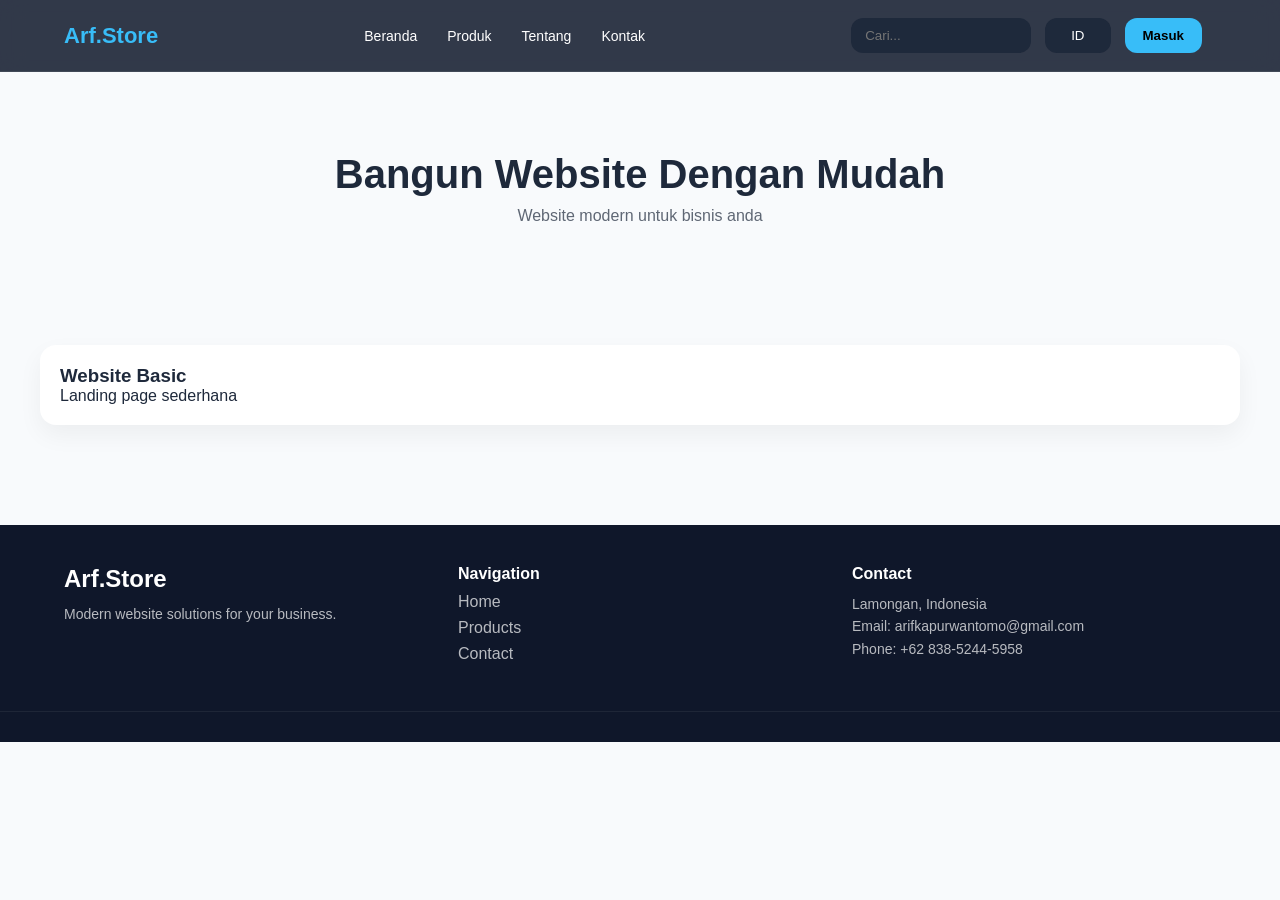
==== index.html @ ba8c9655 "Add files via upload" ====
<!DOCTYPE html>
<html lang="en">
<head>

<meta charset="UTF-8">
<meta name="viewport"
content="width=device-width, initial-scale=1.0">

<title>Arf.Store</title>

<!-- GLOBAL CSS -->
<link rel="stylesheet"
href="css/base.css">

<!-- PAGE CSS -->
<link rel="stylesheet"
href="css/home.css">
<link rel="stylesheet"
href="css/top-bar.css">


</head>

<body>

<!-- TOPBAR -->
<div id="topbar"></div>

<!-- HERO -->
<section class="hero">

    <h2 data-home="heroTitle">
    Build Your Website Easily
    </h2>

    <p data-home="heroDesc">
    Modern website for your business
    </p>

</section>

<!-- PRODUCT -->
<section class="products">

    <div class="card">

        <h3 data-home="productTitle">
          Website Basic
        </h3>

        <p data-home="productDesc">
          Simple landing page
        </p>

    </div>

</section>

<!-- FOOTER -->
<div id="footer"></div>

<!-- LOAD COMPONENT -->
<!-- LOAD COMPONENT -->
<script>

Promise.all([

    fetch("components/top-bar.html")
    .then(res => res.text()),

    fetch("components/footer.html")
    .then(res => res.text())

]).then(([topbar, footer]) => {

    document.getElementById("topbar")
    .innerHTML = topbar;

    document.getElementById("footer")
    .innerHTML = footer;

    /* INIT */

    initTopbar();

    applyLanguage();

    applyHomeLanguage();

});

</script>

<!-- GLOBAL -->
<script src="js/language.js"></script>

<!-- PAGE -->
<script src="js/home-language.js"></script>

<!-- COMPONENT -->
<script src="js/top-bar.js"></script>
<script src="js/footer.js"></script>

<!-- MAIN -->
<script src="js/main.js"></script>

</body>
</html>
---- css/base.css ----
/* RESET */
* {
  margin: 0;
  padding: 0;
  box-sizing: border-box;
}

/* ROOT COLOR */
:root {
  --primary: #6c63ff;
  --dark: #0f172a;
  --light: #f8fafc;
  --text: #1e293b;
}

/* BODY */
body {
  font-family: 'Poppins', sans-serif;
  background: var(--light);
  color: var(--text);
}

/* GLOBAL CONTAINER */
.container {
  width: 90%;
  max-width: 1200px;
  margin: auto;
}
---- css/home.css ----
/* HERO */
.hero {
  text-align: center;
  padding: 80px 20px;
}

.hero h2 {
  font-size: 2.5rem;
}

.hero p {
  margin-top: 10px;
  opacity: 0.7;
}

/* PRODUCT */
.products {
  display: grid;
  grid-template-columns: repeat(auto-fit, minmax(250px, 1fr));
  padding: 40px;
  gap: 20px;
}

/* CARD */
.card {
  padding: 20px;
  border-radius: 16px;
  background: white;
  box-shadow: 0 10px 25px rgba(0,0,0,0.05);
  transition: 0.3s;
}

.card:hover {
  transform: translateY(-5px);
}
---- css/top-bar.css ----
/* =========================
   TOPBAR
========================= */

.topbar{
    position:sticky;
    top:0;
    width:100%;
    z-index:999;
    background:rgba(15,23,42,0.85);
    backdrop-filter:blur(12px);
    border-bottom:1px solid rgba(255,255,255,0.08);
    font-family:'Poppins',sans-serif;
}

.topbar-container{
    width:90%;
    max-width:1200px;
    margin:auto;
    display:flex;
    justify-content:space-between;
    align-items:center;
    padding:18px 0;
}

/* LOGO */

.logo{
    font-size:22px;
    font-weight:700;
    color:#38bdf8;
}

/* MENU */

.menu{
    display:flex;
    gap:30px;
}

.menu a{
    text-decoration:none;
    color:white;
    font-size:14px;
    position:relative;
}

.menu a::after{
    content:'';
    position:absolute;
    left:0;
    bottom:-5px;
    width:0%;
    height:2px;
    background:#38bdf8;
    transition:.3s;
}

.menu a:hover::after{
    width:100%;
}

/* RIGHT */

.topbar-right{
    display:flex;
    align-items:center;
    gap:14px;
}

/* SEARCH */

.search-box input{
    width:180px;
    padding:10px 14px;
    border:none;
    outline:none;
    border-radius:12px;
    background:#1e293b;
    color:white;
}

/* LANGUAGE */

.lang-dropdown{
    position:relative;
}

.lang-toggle{
    display:flex;
    align-items:center;
    gap:10px;
    border:none;
    padding:10px 16px;
    border-radius:12px;
    background:#1e293b;
    color:white;
    cursor:pointer;
}

.lang-menu{
    position:absolute;
    top:58px;
    right:0;
    width:200px;
    background:#1e293b;
    border-radius:16px;
    overflow:hidden;
    display:none;
    flex-direction:column;
}

.lang-menu.show{
    display:flex;
}

.lang-option{
    border:none;
    background:none;
    color:white;
    text-align:left;
    padding:14px 18px;
    cursor:pointer;
}

.lang-option:hover{
    background:#334155;
}

.lang-option.active{
    background:#38bdf8;
    color:black;
}

/* LOGIN */

.btn-login{
    border:none;
    padding:10px 18px;
    border-radius:12px;
    background:#38bdf8;
    color:black;
    font-weight:600;
    cursor:pointer;
}

/* CART */

.cart{
    font-size:20px;
    cursor:pointer;
}

/* HAMBURGER */

.hamburger{
    display:none;
    font-size:22px;
    cursor:pointer;
}

/* MOBILE */

@media(max-width:768px){

    .menu{
        position:absolute;
        top:80px;
        left:0;
        width:100%;
        background:#0f172a;
        flex-direction:column;
        align-items:center;
        padding:30px 0;
        display:none;
    }

    .menu.active{
        display:flex;
    }

    .search-box{
        display:none;
    }

    .hamburger{
        display:block;
    }

}
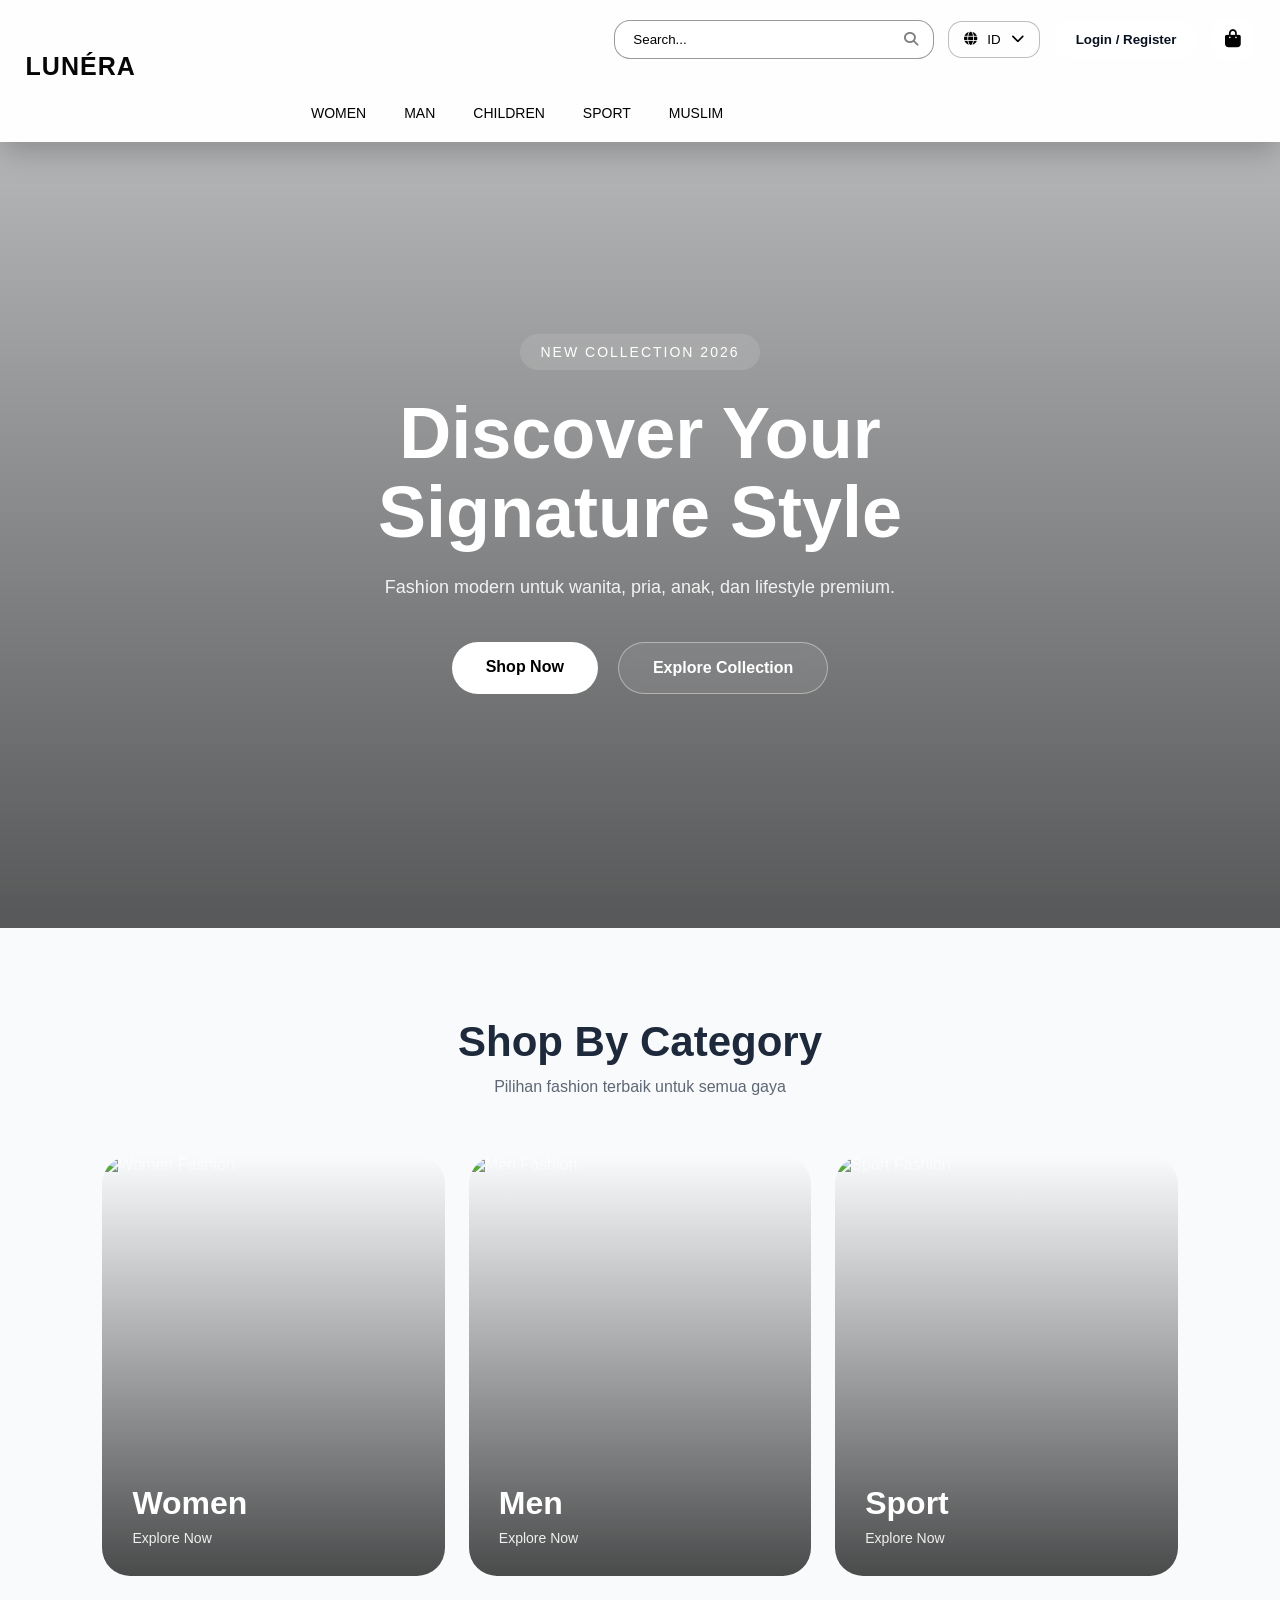
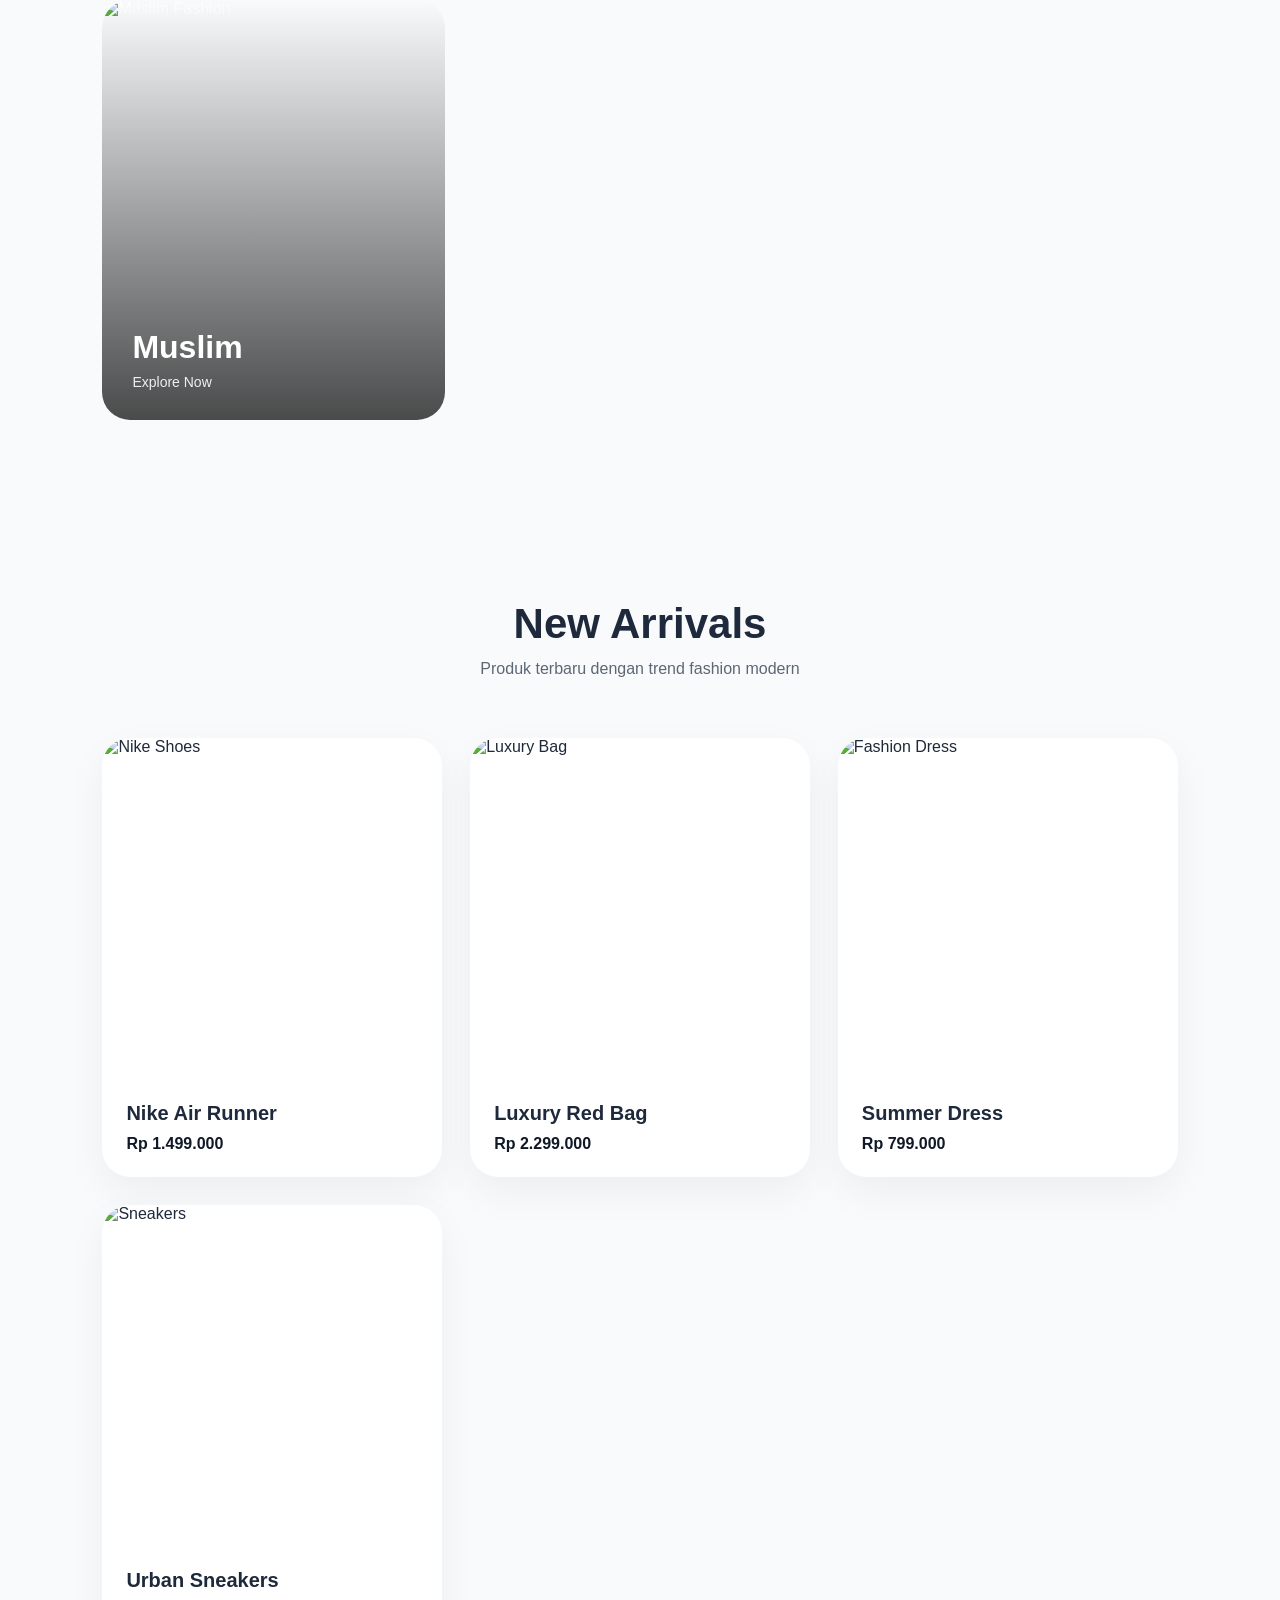
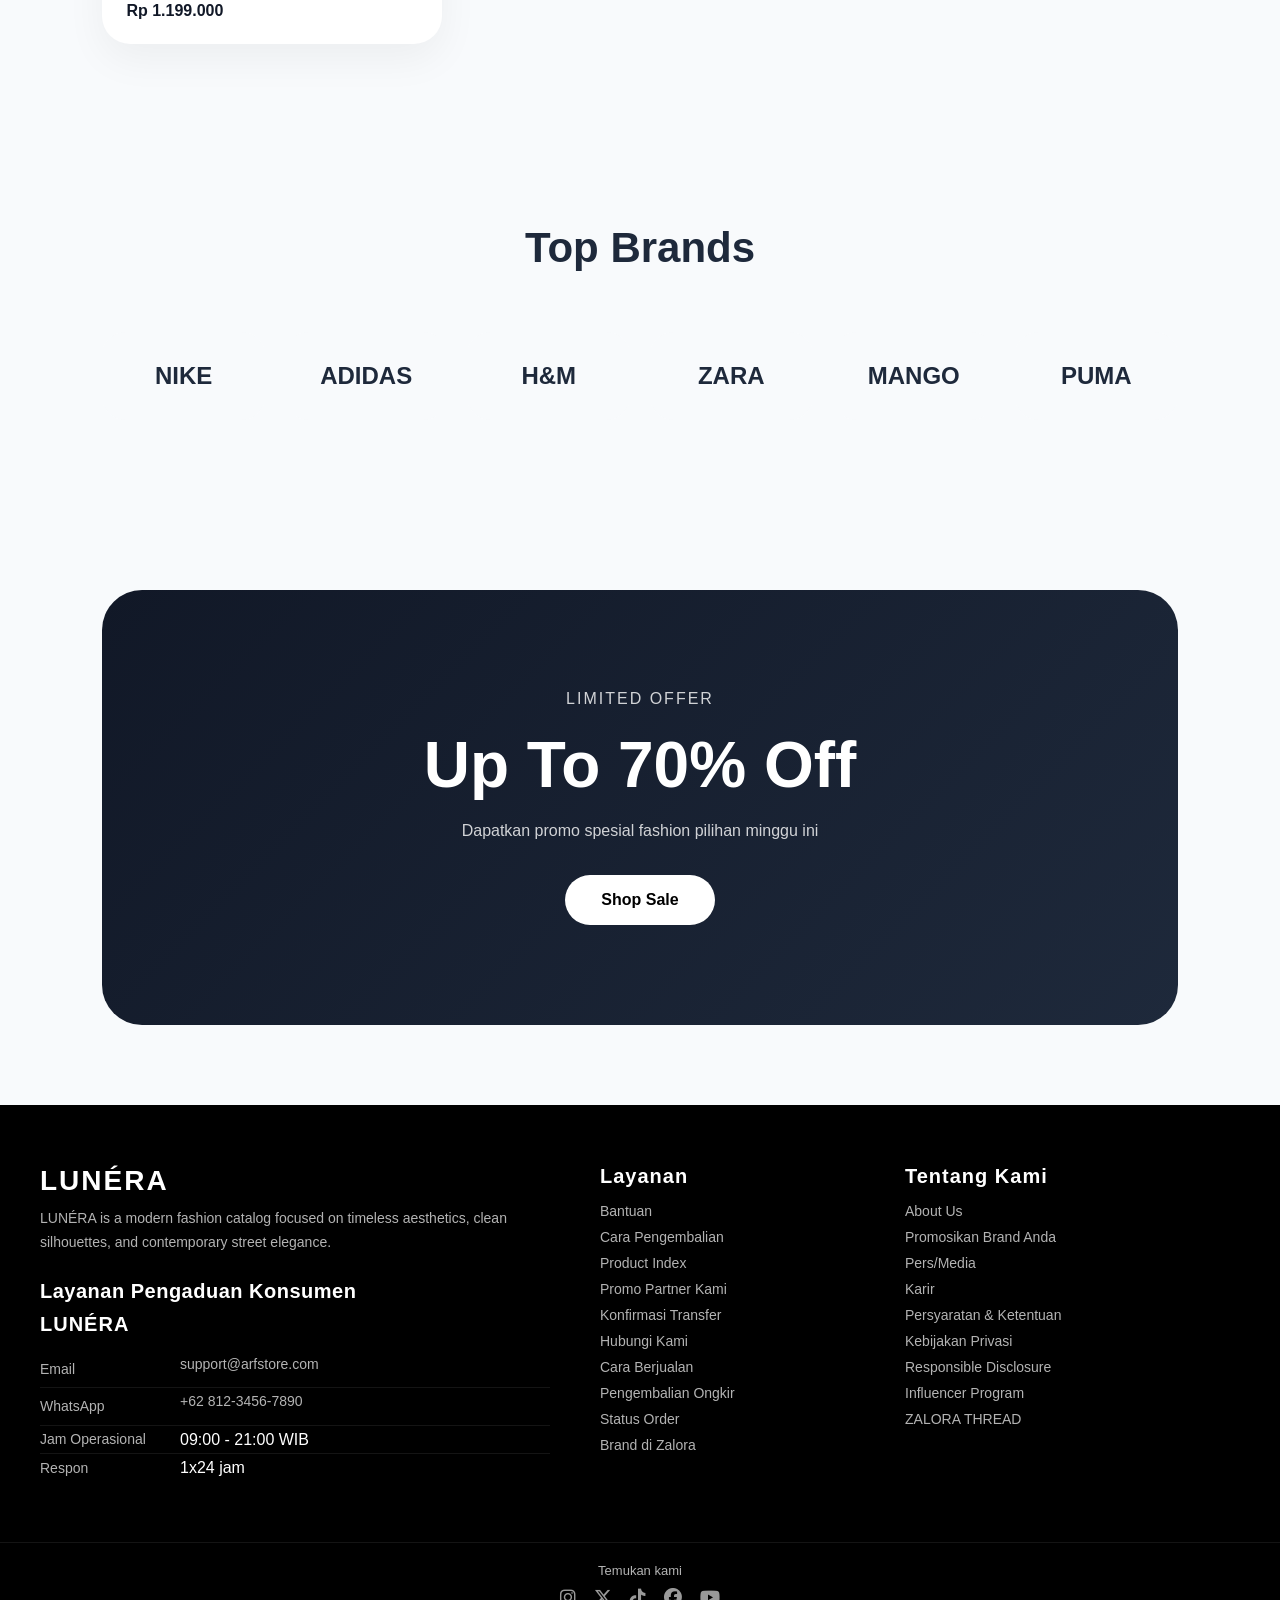
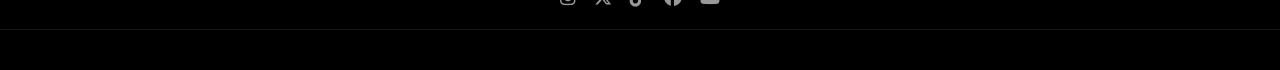
==== commit b03414f0: "Add files via upload" ====
--- a/index.html
+++ b/index.html
@@ -2,11 +2,14 @@
 <html lang="en">
 <head>
 
+<link rel="stylesheet"
+href="https://cdnjs.cloudflare.com/ajax/libs/font-awesome/6.5.1/css/all.min.css">
+
 <meta charset="UTF-8">
 <meta name="viewport"
 content="width=device-width, initial-scale=1.0">
 
-<title>Arf.Store</title>
+<title>LUNÉRA</title>
 
 <!-- GLOBAL CSS -->
 <link rel="stylesheet"
@@ -26,41 +29,196 @@
 <!-- TOPBAR -->
 <div id="topbar"></div>
 
-<!-- HERO -->
-<section class="hero">
-
-    <h2 data-home="heroTitle">
-    Build Your Website Easily
-    </h2>
-
-    <p data-home="heroDesc">
-    Modern website for your business
-    </p>
-
-</section>
-
-<!-- PRODUCT -->
-<section class="products">
-
-    <div class="card">
-
-        <h3 data-home="productTitle">
-          Website Basic
-        </h3>
-
-        <p data-home="productDesc">
-          Simple landing page
+<!-- HERO SECTION -->
+
+<section class="hero-home">
+
+    <div class="hero-overlay"></div>
+
+    <div class="hero-content">
+
+        <span class="hero-label"
+          data-home="heroLabel">
+            NEW COLLECTION 2026
+        </span>
+
+        <h1 data-home="heroTitle">
+            Discover Your Signature Style
+        </h1>
+
+        <p data-home="heroDesc">
+            Fashion modern untuk wanita, pria, anak, dan lifestyle premium.
         </p>
 
-    </div>
-
+        <div class="hero-buttons">
+
+            <a href="products.html"
+            class="hero-btn primary"
+            data-home="heroBtnPrimary">
+                Shop Now
+            </a>
+
+            <a href="#new-arrivals"
+            class="hero-btn secondary"
+            data-home="heroBtnSecondary">
+                Explore Collection
+            </a>
+
+        </div>
+
+    </div>
+
+</section>
+
+
+<!--CATEGORY SECTION -->
+
+<section class="home-categories">
+
+    <div class="section-header">
+        <h2 data-home="categoryTitle">Shop By Category</h2>
+        <p data-home="categoryDesc">Pilihan fashion terbaik untuk semua gaya</p>
+    </div>
+    <div class="category-grid">
+        <a href="#"
+        class="category-card">
+            <img src="https://images.unsplash.com/photo-1609505848912-b7c3b8b4beda?q=80&w=765&auto=format&fit=crop&ixlib=rb-4.1.0&ixid=M3wxMjA3fDB8MHxwaG90by1wYWdlfHx8fGVufDB8fHx8fA%3D%3D" 
+            alt="Women Fashion">
+            <div class="category-content">
+                <h3 data-home="catWomen">Women</h3>
+                <span data-home="catExplore">Explore Now</span>
+            </div>
+
+        </a>
+        <a href="#"
+        class="category-card">
+            <img src="https://plus.unsplash.com/premium_photo-1727942418440-d085b3b5f065?q=80&w=687&auto=format&fit=crop&ixlib=rb-4.1.0&ixid=M3wxMjA3fDB8MHxwaG90by1wYWdlfHx8fGVufDB8fHx8fA%3D%3D"
+            alt="Men Fashion">
+            <div class="category-content">
+                <h3 data-home="catMen">Men</h3>
+                <span data-home="catExplore">Explore Now</span>
+            </div>
+
+        </a>
+        <a href="#"
+        class="category-card">
+            <img src="https://images.unsplash.com/photo-1517649763962-0c623066013b?auto=format&fit=crop&w=800&q=80"
+            alt="Sport Fashion">
+            <div class="category-content">
+                <h3 data-home="catSport">Sport</h3>
+                <span data-home="catExplore">Explore Now</span>
+            </div>
+
+        </a>
+        <a href="#"
+        class="category-card">
+            <img src="https://plus.unsplash.com/premium_photo-1679064458881-76904cf6d1aa?q=80&w=687&auto=format&fit=crop&ixlib=rb-4.1.0&ixid=M3wxMjA3fDB8MHxwaG90by1wYWdlfHx8fGVufDB8fHx8fA%3D%3D" 
+            alt="Muslim Fashion">
+            <div class="category-content">
+                <h3 data-home="catMuslim">Muslim</h3>
+                <span data-home="catExplore">Explore Now</span>
+            </div>
+
+        </a>
+    </div>
+</section>
+
+
+<!-- NEW ARRIVALS-->
+
+<section class="new-arrivals"
+id="new-arrivals">
+  <div class="section-header">
+    <h2 data-home="newArrivalsTitle">New Arrivals</h2>
+    <p data-home="newArrivalsDesc">Produk terbaru dengan trend fashion modern</p>
+</div>
+
+    <div class="arrival-grid">
+        <div class="product-card">
+            <div class="product-image">
+                <img src="https://images.unsplash.com/photo-1542291026-7eec264c27ff?q=80&w=1200"
+                alt="Nike Shoes">
+            </div>
+
+            <div class="product-info">
+                <h3>Nike Air Runner</h3>
+                <span>Rp 1.499.000</span>
+            </div>
+        </div>
+
+        <div class="product-card">
+            <div class="product-image">
+                <img src="https://images.unsplash.com/photo-1543163521-1bf539c55dd2?q=80&w=1200"
+                alt="Luxury Bag">
+            </div>
+            <div class="product-info">
+                <h3>Luxury Red Bag</h3>
+                <span>Rp 2.299.000</span>
+            </div>
+        </div>
+        <div class="product-card">
+            <div class="product-image">
+                <img src="https://images.unsplash.com/photo-1483985988355-763728e1935b?q=80&w=1200"
+                alt="Fashion Dress">
+            </div>
+            <div class="product-info">
+                <h3>Summer Dress</h3>
+                <span>Rp 799.000</span>
+            </div>
+        </div>
+
+        <div class="product-card">
+            <div class="product-image">
+                <img src="https://images.unsplash.com/photo-1525966222134-fcfa99b8ae77?q=80&w=1200"
+                alt="Sneakers">
+            </div>
+
+            <div class="product-info">
+                <h3>Urban Sneakers</h3>
+                <span>Rp 1.199.000</span>
+            </div>
+        </div>
+    </div>
+</section>
+
+
+<!--BRAND SECTION-->
+
+<section class="brands-section">
+    <div class="section-header">
+        <h2> Top Brands</h2>
+    </div>
+
+    <div class="brands-grid">
+        <div class="brand-item">NIKE</div>
+        <div class="brand-item">ADIDAS</div>
+        <div class="brand-item">H&M</div>
+        <div class="brand-item">ZARA</div>
+        <div class="brand-item">MANGO</div>
+        <div class="brand-item">PUMA</div>
+    </div>
+</section>
+
+
+<!-- PROMO BANNER -->
+
+<section class="promo-banner">
+    <div class="promo-content">
+        <span> LIMITED OFFER </span>
+        <h2>Up To 70% Off</h2>
+        <p>Dapatkan promo spesial fashion pilihan minggu ini</p>
+
+        <a href="#"
+        class="promo-btn">
+            Shop Sale
+        </a>
+    </div>
 </section>
 
 <!-- FOOTER -->
 <div id="footer"></div>
 
 <!-- LOAD COMPONENT -->
-<!-- LOAD COMPONENT -->
 <script>
 
 Promise.all([
@@ -99,10 +257,9 @@
 
 <!-- COMPONENT -->
 <script src="js/top-bar.js"></script>
-<script src="js/footer.js"></script>
 
 <!-- MAIN -->
-<script src="js/main.js"></script>
+
 
 </body>
 </html>
--- a/css/home.css
+++ b/css/home.css
@@ -1,35 +1,567 @@
-/* HERO */
-.hero {
-  text-align: center;
-  padding: 80px 20px;
-}
-
-.hero h2 {
-  font-size: 2.5rem;
-}
-
-.hero p {
-  margin-top: 10px;
-  opacity: 0.7;
-}
-
-/* PRODUCT */
-.products {
-  display: grid;
-  grid-template-columns: repeat(auto-fit, minmax(250px, 1fr));
-  padding: 40px;
-  gap: 20px;
-}
-
-/* CARD */
-.card {
-  padding: 20px;
-  border-radius: 16px;
-  background: white;
-  box-shadow: 0 10px 25px rgba(0,0,0,0.05);
-  transition: 0.3s;
-}
-
-.card:hover {
-  transform: translateY(-5px);
+/* =========================
+   HERO HOME
+========================= */
+
+.hero-home{
+
+    position: relative;
+
+    width: 100%;
+
+    min-height: 92vh;
+    margin-top: 100px;
+
+    display: flex;
+
+    justify-content: center;
+
+    align-items: center;
+
+    text-align: center;
+
+    overflow: hidden;
+
+    background:
+    url("https://images.unsplash.com/photo-1496747611176-843222e1e57c?q=80&w=2000")
+    center/cover no-repeat;
+
+}
+
+
+.hero-overlay{
+
+    position: absolute;
+
+    inset: 0;
+
+    background:
+    linear-gradient(
+        to bottom,
+        rgba(0,0,0,0.25),
+        rgba(0,0,0,0.65)
+    );
+
+}
+
+
+.hero-content{
+
+    position: relative;
+
+    z-index: 2;
+
+    max-width: 850px;
+
+    padding: 20px;
+
+    color: white;
+
+}
+
+
+.hero-label{
+
+    display: inline-block;
+
+    padding: 10px 20px;
+
+    border-radius: 999px;
+
+    background: rgba(255,255,255,0.12);
+
+    backdrop-filter: blur(10px);
+
+    font-size: 14px;
+
+    letter-spacing: 2px;
+
+    margin-bottom: 24px;
+
+}
+
+
+.hero-content h1{
+
+    font-size: 72px;
+
+    font-weight: 800;
+
+    line-height: 1.1;
+
+    margin-bottom: 20px;
+
+}
+
+
+.hero-content p{
+
+    font-size: 18px;
+
+    line-height: 1.7;
+
+    opacity: 0.9;
+
+    margin-bottom: 40px;
+
+}
+
+
+.hero-buttons{
+
+    display: flex;
+
+    justify-content: center;
+
+    gap: 20px;
+
+    flex-wrap: wrap;
+
+}
+
+
+.hero-btn{
+
+    padding: 16px 34px;
+
+    border-radius: 999px;
+
+    text-decoration: none;
+
+    font-weight: 600;
+
+    transition: 0.3s ease;
+
+}
+
+
+.hero-btn.primary{
+
+    background: white;
+
+    color: black;
+
+}
+
+
+.hero-btn.primary:hover{
+
+    transform: translateY(-4px);
+
+}
+
+
+.hero-btn.secondary{
+
+    border: 1px solid rgba(255,255,255,0.4);
+
+    color: white;
+
+    background: rgba(255,255,255,0.08);
+
+    backdrop-filter: blur(10px);
+
+}
+
+
+.hero-btn.secondary:hover{
+
+    background: rgba(255,255,255,0.15);
+
+}
+
+
+/* =========================
+   GLOBAL SECTION
+========================= */
+
+section{
+
+    padding: 90px 8%;
+
+}
+
+
+.section-header{
+
+    text-align: center;
+
+    margin-bottom: 60px;
+
+}
+
+
+.section-header h2{
+
+    font-size: 42px;
+
+    font-weight: 800;
+
+    margin-bottom: 12px;
+
+}
+
+
+.section-header p{
+
+    opacity: 0.7;
+
+    font-size: 16px;
+
+}
+
+
+/* =========================
+   CATEGORY
+========================= */
+
+.category-grid{
+
+    display: grid;
+
+    grid-template-columns:
+    repeat(auto-fit,minmax(260px,1fr));
+
+    gap: 24px;
+
+}
+
+
+.category-card{
+
+    position: relative;
+
+    height: 420px;
+
+    border-radius: 28px;
+
+    overflow: hidden;
+
+    text-decoration: none;
+
+    color: white;
+
+}
+
+
+.category-card img{
+
+    width: 100%;
+    height: 100%;
+
+    object-fit: cover;
+
+    transition: 0.5s ease;
+
+}
+
+
+.category-card:hover img{
+
+    transform: scale(1.08);
+
+}
+
+
+.category-content{
+
+    position: absolute;
+
+    inset: 0;
+
+    display: flex;
+
+    flex-direction: column;
+
+    justify-content: flex-end;
+
+    padding: 30px;
+
+    background:
+    linear-gradient(
+        to top,
+        rgba(0,0,0,0.7),
+        transparent
+    );
+
+}
+
+
+.category-content h3{
+
+    font-size: 32px;
+
+    margin-bottom: 8px;
+
+}
+
+
+.category-content span{
+
+    font-size: 14px;
+
+    opacity: 0.9;
+
+}
+
+
+/* =========================
+   NEW ARRIVALS
+========================= */
+
+.arrival-grid{
+
+    display: grid;
+
+    grid-template-columns:
+    repeat(auto-fit,minmax(260px,1fr));
+
+    gap: 28px;
+
+}
+
+
+.product-card{
+
+    background: white;
+
+    border-radius: 28px;
+
+    overflow: hidden;
+
+    transition: 0.35s ease;
+
+    box-shadow:
+    0 15px 40px rgba(0,0,0,0.05);
+
+}
+
+
+.product-card:hover{
+
+    transform: translateY(-10px);
+
+}
+
+
+.product-image{
+
+    height: 340px;
+
+    overflow: hidden;
+
+}
+
+
+.product-image img{
+
+    width: 100%;
+    height: 100%;
+
+    object-fit: cover;
+
+    transition: 0.5s ease;
+
+}
+
+
+.product-card:hover img{
+
+    transform: scale(1.08);
+
+}
+
+
+.product-info{
+
+    padding: 24px;
+
+}
+
+
+.product-info h3{
+
+    font-size: 20px;
+
+    margin-bottom: 10px;
+
+}
+
+
+.product-info span{
+
+    font-weight: 700;
+
+    color: #111827;
+
+}
+
+
+/* =========================
+   BRANDS
+========================= */
+
+.brands-grid{
+
+    display: grid;
+
+    grid-template-columns:
+    repeat(auto-fit,minmax(160px,1fr));
+
+    gap: 20px;
+
+}
+
+
+.brand-item{
+
+    padding: 30px;
+
+    border-radius: 24px;
+
+    background: #f8fafc;
+
+    text-align: center;
+
+    font-size: 24px;
+
+    font-weight: 700;
+
+    transition: 0.3s ease;
+
+}
+
+
+.brand-item:hover{
+
+    transform: translateY(-6px);
+
+    background: #111827;
+
+    color: white;
+
+}
+
+
+/* =========================
+   PROMO BANNER
+========================= */
+
+.promo-banner{
+
+    border-radius: 40px;
+
+    margin: 80px 8%;
+
+    padding: 100px 40px;
+
+    text-align: center;
+
+    color: white;
+
+    background:
+    linear-gradient(
+        135deg,
+        #111827,
+        #1e293b
+    );
+
+}
+
+
+.promo-content span{
+
+    letter-spacing: 2px;
+
+    opacity: 0.8;
+
+}
+
+
+.promo-content h2{
+
+    font-size: 64px;
+
+    margin: 20px 0;
+
+}
+
+
+.promo-content p{
+
+    opacity: 0.8;
+
+    margin-bottom: 35px;
+
+}
+
+
+.promo-btn{
+
+    display: inline-block;
+
+    padding: 16px 36px;
+
+    border-radius: 999px;
+
+    background: white;
+
+    color: black;
+
+    text-decoration: none;
+
+    font-weight: 700;
+
+    transition: 0.3s ease;
+
+}
+
+
+.promo-btn:hover{
+
+    transform: translateY(-5px);
+
+}
+
+
+/* =========================
+   RESPONSIVE
+========================= */
+
+@media(max-width:900px){
+
+    .hero-content h1{
+
+        font-size: 52px;
+
+    }
+
+    .promo-content h2{
+
+        font-size: 46px;
+
+    }
+
+}
+
+
+@media(max-width:600px){
+
+    .hero-content h1{
+
+        font-size: 40px;
+
+    }
+
+    .section-header h2{
+
+        font-size: 32px;
+
+    }
+
+    .promo-content h2{
+
+        font-size: 36px;
+
+    }
+
 }
--- a/css/top-bar.css
+++ b/css/top-bar.css
@@ -3,188 +3,693 @@
 ========================= */
 
 .topbar{
-    position:sticky;
-    top:0;
-    width:100%;
-    z-index:999;
-    background:rgba(15,23,42,0.85);
-    backdrop-filter:blur(12px);
-    border-bottom:1px solid rgba(255,255,255,0.08);
-    font-family:'Poppins',sans-serif;
-}
+    position: fixed;
+    top: 0;
+    width: 100%;
+    z-index: 999;
+    background: rgb(254, 254, 255);
+    backdrop-filter: blur(18px);
+    border-bottom: 1px solid rgba(255,255,255,0.06);
+    font-family: 'Poppins', sans-serif;
+    box-shadow: 0 8px 30px rgba(0,0,0,0.25);
+}
+
+/* TOPBAR LEBIH LEBAR */
 
 .topbar-container{
-    width:90%;
-    max-width:1200px;
-    margin:auto;
-    display:flex;
-    justify-content:space-between;
-    align-items:center;
-    padding:18px 0;
+    width: 96%;
+    max-width: 1500px;
+    margin: auto;
+    display: flex;
+    justify-content: space-between;
+    align-items: flex-start; /* biar kanan bisa lebih atas */
+    padding: 22px 0 60px;
+    position: relative;
 }
 
 /* LOGO */
 
 .logo{
-    font-size:22px;
-    font-weight:700;
-    color:#38bdf8;
+    font-size: 25px;
+    font-weight: 700;
+    letter-spacing: 1px;
+    color: rgb(6, 6, 6);
+    display: flex;
+    align-items: center;
+    gap: 10px;
+    margin-top:30px;
+    text-decoration: none;
+}
+
+.logo span{
+    color: #60a5fa;
 }
 
 /* MENU */
+/* POSISI MENU LEBIH KE BAWAH */
 
 .menu{
-    display:flex;
-    gap:30px;
+    position: absolute;
+    left: 40%;
+    bottom: 10px;
+    transform: translateX(-50%);
+
+    display: flex;
+    align-items: center;
+    gap: 38px;
 }
 
 .menu a{
-    text-decoration:none;
-    color:white;
-    font-size:14px;
-    position:relative;
+    position: relative;
+    text-decoration: none;
+    color: rgb(0, 0, 0);
+    font-size: 14px;
+    font-weight: 500;
+    transition: .3s;
+}
+
+.menu a:hover{
+    color: rgb(0, 0, 0);
 }
 
 .menu a::after{
-    content:'';
-    position:absolute;
-    left:0;
-    bottom:-5px;
-    width:0%;
-    height:2px;
-    background:#38bdf8;
-    transition:.3s;
+    content: '';
+    position: absolute;
+    left: 50%;
+    bottom: -8px;
+    transform: translateX(-50%);
+    width: 0%;
+    height: 2px;
+    border-radius: 10px;
+    background: rgb(0, 0, 0);
+    transition: .35s ease;
 }
 
 .menu a:hover::after{
-    width:100%;
-}
-
-/* RIGHT */
+    width: 100%;
+}
+/* DROPDOWN WRAPPER */
+
+/* =========================
+   ELEGANT DROPDOWN
+========================= */
+
+/* =========================
+   MEGA MENU
+========================= */
+
+.mega-dropdown{
+    position: relative;
+}
+.mega-body{
+    display: flex;
+    flex: 1;
+    min-height: 0;
+}
+/* BUTTON */
+
+.mega-btn{
+    background: none;
+    border: none;
+    color: rgb(0, 0, 0);
+    font-size: 14px;
+    font-weight: 600;
+    cursor: pointer;
+    padding: 10px 0;
+}
+
+/* MENU PANEL */
+
+.mega-menu{
+    position: fixed;
+    top: 142px;
+    left: 50%;
+    transform: translateX(-50%) translateY(10px);
+
+    width: 1120px;
+    min-height: 520px;
+
+    background: rgba(255, 255, 255, 0.96);
+    backdrop-filter: blur(25px);
+    border-radius: 32px;
+
+    border: 1px solid rgba(255,255,255,0.06);
+
+    display: flex;
+    flex-direction: column; /* 🔥 IMPORTANT */
+
+    overflow: hidden;
+    z-index: 999;
+
+    opacity: 0;
+    visibility: hidden;
+    pointer-events: none;
+
+    transition: opacity .35s ease, transform .35s ease;
+    box-shadow: 0 30px 60px rgba(0,0,0,0.35);
+}
+.mega-banner{
+    width: 100%;
+    padding: 20px 40px;
+
+    background: linear-gradient(135deg, #fff, #f5f5f5);
+
+    display: flex;
+    align-items: center;
+    justify-content: space-between;
+
+    border-bottom: 1px solid rgba(0,0,0,0.08);
+}
+.mega-banner h2{
+    font-size: 20px;
+    font-weight: 700;
+    letter-spacing: 1px;
+}
+
+.mega-banner a{
+    padding: 10px 18px;
+    background: #111;
+    color: #fff;
+    border-radius: 999px;
+    text-decoration: none;
+}
+
+/* =========================
+   ACTIVE
+========================= */
+
+.mega-menu.active{
+
+    opacity: 1;
+
+    visibility: visible;
+
+    pointer-events: auto;
+
+    transform:
+    translateX(-50%)
+    translateY(0);
+
+}
+
+/* SHOW */
+
+body.no-scroll {
+    overflow: hidden !important;
+    position: fixed;
+    width: 100%;
+}
+/* SIDEBAR */
+
+.mega-sidebar{
+    width: 220px;
+
+    background: rgb(250, 250, 250);
+
+    padding: 20px;
+    max-height: 520px;
+    display: flex;
+    flex-direction: column;
+    gap: 10px;
+    overflow-y: auto;
+    overflow-x: hidden;
+    max-height: 80vh;
+    border-right: 1px solid rgba(255,255,255,0.06);
+}
+.mega-sidebar::-webkit-scrollbar{
+
+    width: 6px;
+
+}
+
+.mega-sidebar::-webkit-scrollbar-thumb{
+
+    background: rgb(0, 0, 0);
+
+    border-radius: 20px;
+
+}
+
+/* LINK */
+
+.mega-sidebar a{
+
+    position: relative;
+
+    text-decoration: none;
+
+    color: rgb(0, 0, 0);
+
+    display: flex;
+
+    align-items: center;
+
+    gap: 14px;
+
+    padding: 16px 18px;
+
+    border-radius: 18px;
+
+    transition: .3s;
+
+}
+
+
+/* GARIS KIRI */
+
+.mega-sidebar a::before{
+
+    content: '';
+
+    position: absolute;
+
+    left: 0;
+
+    top: 50%;
+
+    transform: translateY(-50%);
+
+    width: 4px;
+
+    height: 0%;
+
+    border-radius: 20px;
+
+    background: #000000;
+
+    transition: .3s ease;
+
+}
+
+
+/* HOVER */
+
+.mega-sidebar a:hover{
+
+    background: rgba(255,255,255,0.06);
+
+    color: rgb(0, 0, 0);
+
+}
+
+
+/* SHOW LINE */
+
+.mega-sidebar a:hover::before{
+
+    height: 70%;
+
+}
+
+
+/* SHOW LINE */
+
+.mega-sidebar a:hover::before{
+
+    height: 70%;
+
+}
+
+.mega-sidebar a.active{
+
+    background:
+    linear-gradient(
+        135deg,
+        rgba(96,165,250,0.22),
+        rgba(59,130,246,0.08)
+    );
+
+    color: rgb(0, 0, 0);
+
+    border: 1px solid rgba(96,165,250,0.25);
+
+}
+
+/* CONTENT */
+
+.mega-content{
+    flex: 1;
+    padding: 30px;
+    overflow-x: auto;
+    overflow-y: hidden;
+    max-height: 80vh;
+
+}
+
+/* HEADER */
+
+.mega-header{
+    display: flex;
+    align-items: center;
+    gap: 20px;
+    margin-bottom: 30px;
+}
+
+.mega-header h2{
+    color: rgb(0, 0, 0);
+    font-size: 22px;
+    font-weight: 500;
+}
+
+.mega-header span{
+    color: #1c8ca0;
+    font-size: 15px;
+    cursor: pointer;
+}
+
+/* BODY */
+
+.mega-links{
+    display: flex;
+    justify-content: space-between;
+    align-items: flex-start;
+    gap: 60px;
+    min-width: max-content;
+}
+
+/* COLUMN */
+
+.mega-column{
+    min-width: 220px;
+}
+
+.mega-column h3{
+    display: flex;
+    align-items: center;
+    gap: 10px;
+    font-size: 16px;
+    color: #222;
+    margin-bottom: 10px;
+}
+
+.mega-column a{
+    display: block;
+    text-decoration: none;
+    color: rgb(0, 0, 0);
+
+    margin-bottom: 18px;
+
+    transition: .3s;
+}
+
+.mega-column a:hover{
+    color: white;
+    transform: translateX(6px);
+}
+.mega-all{
+    color: #1c8ca0;
+    font-size: 14px;
+    display: inline-block;
+    margin-bottom: 20px;
+    cursor: pointer;
+}
+.mega-brand-list{
+    display: flex;
+    flex-direction: column;
+    gap: 16px;
+}
+.mega-brand-list a{
+    text-decoration: none;
+    color: #333;
+    font-size: 15px;
+    transition: .3s;
+}
+.mega-brand-list a:hover{
+    transform: translateX(5px);
+}
+/* IMAGE GRID */
+
+.mega-images{
+
+    display: grid;
+
+    grid-auto-flow: column;
+
+    grid-template-rows: repeat(2, 170px);
+
+    grid-auto-columns: 170px;
+
+    gap: 18px;
+
+    overflow-x: auto;
+
+    overflow-y: hidden;
+
+    height: 360px;
+
+    padding-bottom: 10px;
+
+    scroll-behavior: smooth;
+
+}
+.mega-images::-webkit-scrollbar{
+
+    height: 6px;
+
+}
+
+.mega-images::-webkit-scrollbar-thumb{
+
+    background: rgb(0, 0, 0);
+
+    border-radius: 20px;
+
+}
+/* CARD */
+
+.img-card{
+    width: 170px;
+    height: 170px;
+    flex-shrink: 0;
+    border-radius: 22px;
+
+    overflow: hidden;
+
+    position: relative;
+
+    cursor: pointer;
+
+    transition: .35s;
+}
+
+.img-card img{
+    width: 100%;
+    height: 100%;
+    object-fit: cover;
+
+    transition: .5s;
+}
+
+.img-card:hover{
+    transform: translateY(-6px);
+    box-shadow: 0 20px 30px rgba(0,0,0,0.35);
+}
+
+.img-card:hover img{
+    transform: scale(1.08);
+}
+
+/* RIGHT SECTION */
+/* LEBIH KE ATAS */
 
 .topbar-right{
-    display:flex;
-    align-items:center;
-    gap:14px;
+    display: flex;
+    align-items: center;
+    gap: 14px;
+    margin-top: -4px;
 }
 
 /* SEARCH */
 
+.search-box{
+    position: relative;
+}
+.search-box i{
+    position: absolute;
+    right: 16px;
+    top: 50%;
+    transform: translateY(-50%);
+    font-size: 14px;
+    color: rgba(0,0,0,0.5);
+}
 .search-box input{
-    width:180px;
-    padding:10px 14px;
-    border:none;
-    outline:none;
-    border-radius:12px;
-    background:#1e293b;
-    color:white;
-}
+    width: 320px;
+    padding: 11px 42px 11px 18px;
+    border-radius: 16px;
+    border: 1px solid rgba(0, 0, 0, 0.4);
+    background: rgb(255, 255, 255);
+    color: rgb(7, 7, 7);
+    outline: none;
+    transition: .3s;
+}
+
+.search-box input::placeholder{
+    color: rgb(0, 0, 0);
+}
+
+.search-box input:focus{
+    border-color: #000000;
+    background: rgba(255,255,255,0.08);
+}
+
 
 /* LANGUAGE */
 
 .lang-dropdown{
-    position:relative;
+    position: relative;
 }
 
 .lang-toggle{
-    display:flex;
-    align-items:center;
-    gap:10px;
-    border:none;
-    padding:10px 16px;
-    border-radius:12px;
-    background:#1e293b;
-    color:white;
-    cursor:pointer;
+    border: 1px solid rgba(0, 0, 0, 0.256);
+    background: rgba(255,255,255,0.06);
+    color: rgb(0, 0, 0);
+    padding: 10px 15px;
+    border-radius: 14px;
+    cursor: pointer;
+    display: flex;
+    align-items: center;
+    gap: 10px;
+    transition: .3s;
+}
+
+.lang-toggle:hover{
+    background: rgba(255,255,255,0.1);
 }
 
 .lang-menu{
-    position:absolute;
-    top:58px;
-    right:0;
-    width:200px;
-    background:#1e293b;
-    border-radius:16px;
-    overflow:hidden;
-    display:none;
-    flex-direction:column;
+    position: absolute;
+    top: 60px;
+    right: 0;
+    width: 200px;
+    background: rgba(15,23,42,0.95);
+    backdrop-filter: blur(18px);
+    border: 1px solid rgba(255,255,255,0.06);
+    border-radius: 18px;
+    overflow: hidden;
+    display: none;
+    flex-direction: column;
+    box-shadow: 0 12px 30px rgba(0,0,0,0.3);
 }
 
 .lang-menu.show{
-    display:flex;
+    display: flex;
 }
 
 .lang-option{
-    border:none;
-    background:none;
-    color:white;
-    text-align:left;
-    padding:14px 18px;
-    cursor:pointer;
+    padding: 14px 18px;
+    background: transparent;
+    border: none;
+    color: rgba(255,255,255,0.82);
+    text-align: left;
+    cursor: pointer;
+    transition: .25s;
 }
 
 .lang-option:hover{
-    background:#334155;
+    background: rgba(255,255,255,0.06);
+    color: white;
 }
 
 .lang-option.active{
-    background:#38bdf8;
-    color:black;
-}
-
-/* LOGIN */
+    background: rgb(255, 255, 255);
+    color: black;
+    font-weight: 600;
+}
+
+/* LOGIN BUTTON */
 
 .btn-login{
-    border:none;
-    padding:10px 18px;
-    border-radius:12px;
-    background:#38bdf8;
-    color:black;
-    font-weight:600;
-    cursor:pointer;
+    padding: 11px 22px;
+    border: none;
+    border-radius: 16px;
+    background: rgb(255, 255, 255);
+    color: #08111f;
+    font-weight: 600;
+    cursor: pointer;
+    transition: .35s;
+}
+
+.btn-login:hover{
+    transform: translateY(-2px);
+    box-shadow: 0 12px 24px rgba(56,189,248,0.35);
 }
 
 /* CART */
 
 .cart{
-    font-size:20px;
-    cursor:pointer;
+    width: 42px;
+    height: 42px;
+    display: flex;
+    align-items: center;
+    justify-content: center;
+    border-radius: 14px;
+    background: rgb(255, 255, 255);
+    color: rgb(0, 0, 0);
+    font-size: 18px;
+    cursor: pointer;
+    transition: .3s;
+}
+
+.cart:hover{
+    background: rgba(255,255,255,0.12);
+    transform: translateY(-2px);
 }
 
 /* HAMBURGER */
 
 .hamburger{
-    display:none;
-    font-size:22px;
-    cursor:pointer;
+    display: none;
+    font-size: 22px;
+    color: white;
+    cursor: pointer;
 }
 
 /* MOBILE */
 
 @media(max-width:768px){
 
+    .topbar-container{
+        padding: 16px 0;
+        align-items: center;
+    }
+
     .menu{
-        position:absolute;
-        top:80px;
-        left:0;
-        width:100%;
-        background:#0f172a;
-        flex-direction:column;
-        align-items:center;
-        padding:30px 0;
-        display:none;
+        position: absolute;
+        top: 90px;
+        left: 50%;
+        bottom: auto;
+        transform: translateX(-50%);
+
+        width: 92%;
+        background: rgba(15,23,42,0.96);
+        backdrop-filter: blur(18px);
+        border: 1px solid rgba(255,255,255,0.06);
+        border-radius: 24px;
+
+        flex-direction: column;
+        padding: 28px 0;
+        display: none;
+        gap: 24px;
     }
 
     .menu.active{
-        display:flex;
+        display: flex;
     }
 
     .search-box{
-        display:none;
+        display: none;
     }
 
+    .btn-login{
+        display: none;
+    }
+
     .hamburger{
-        display:block;
+        display: block;
     }
 
+    .topbar-right{
+        margin-top: 0;
+    }
+
 }
